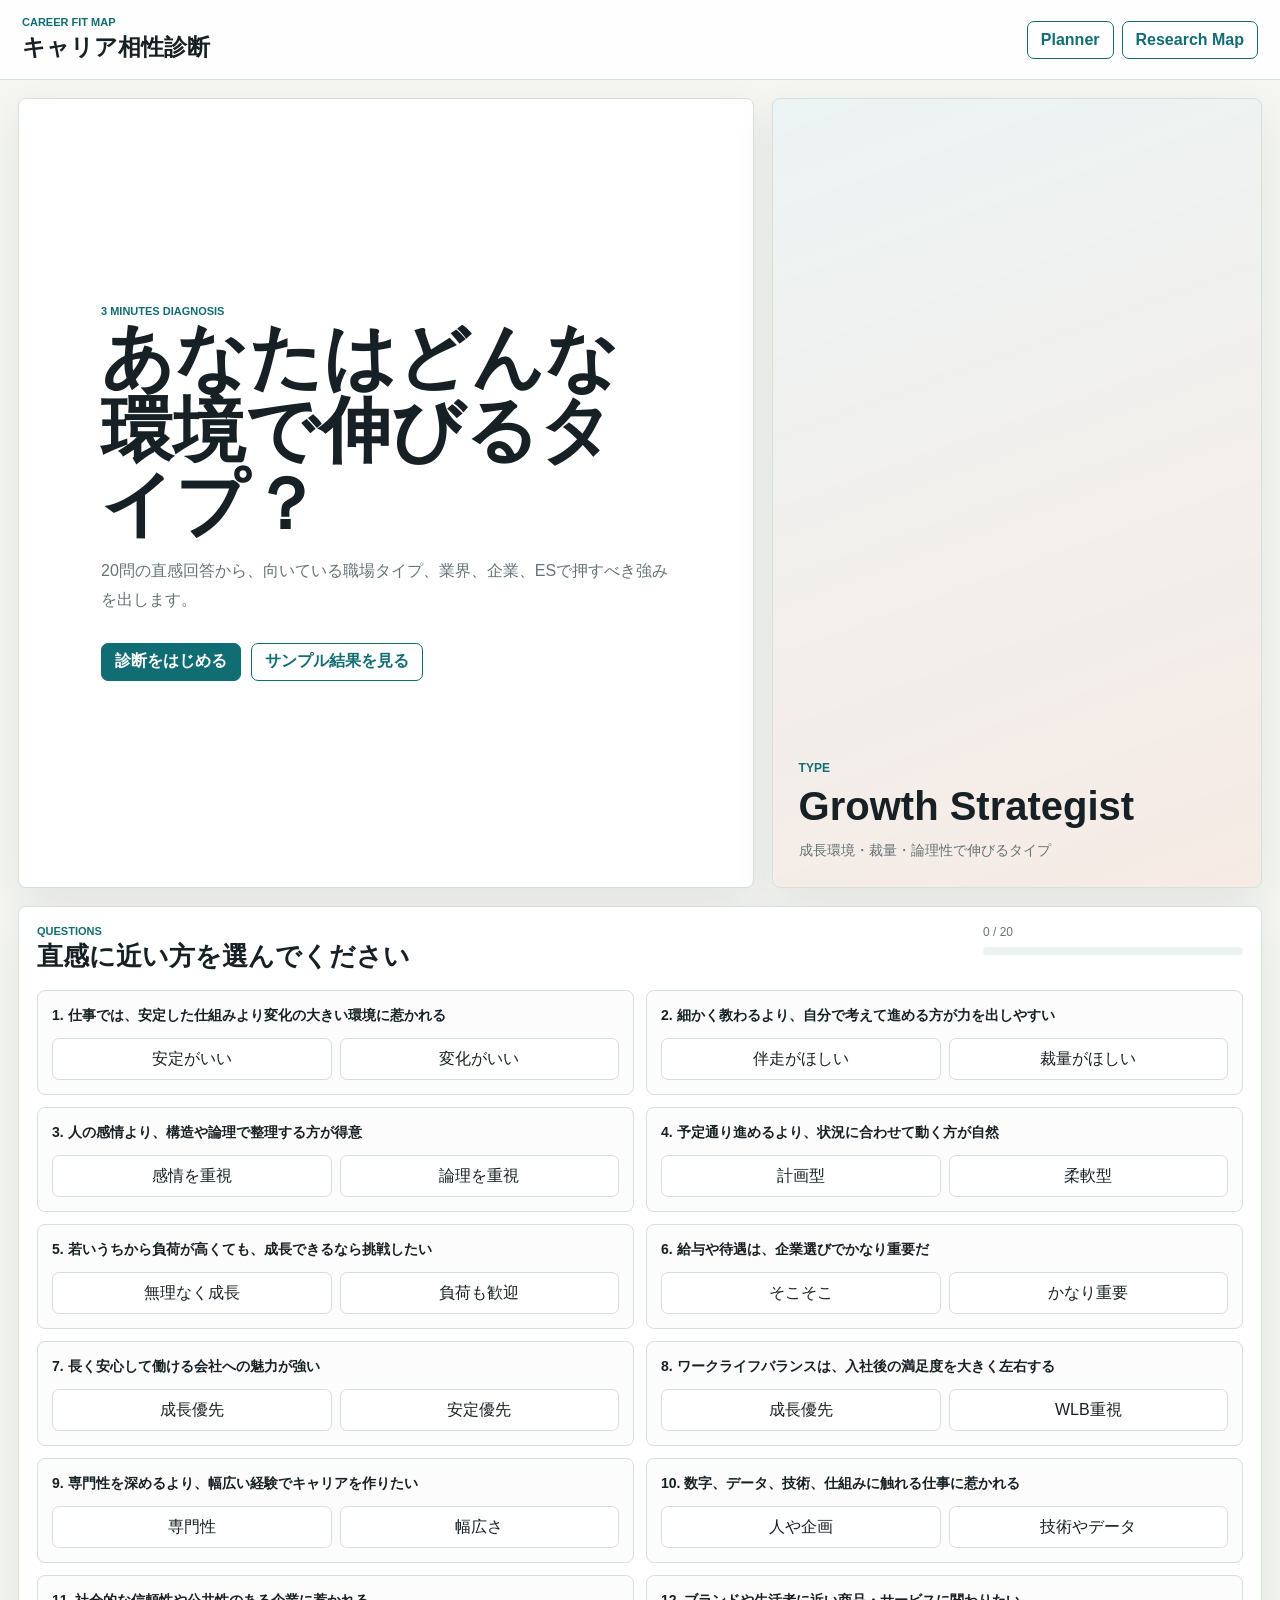
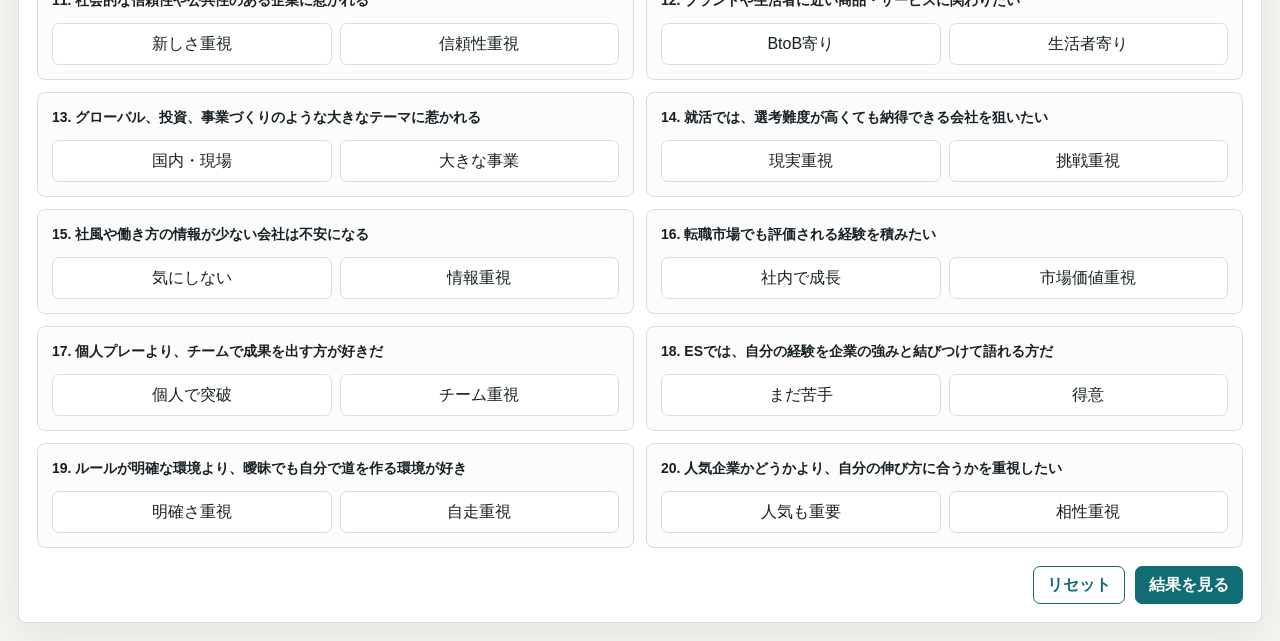
==== fit/index.html @ fe48b6e7 "Add career fit diagnosis" ====
<!doctype html>
<html lang="ja">
  <head>
    <meta charset="utf-8">
    <meta name="viewport" content="width=device-width, initial-scale=1">
    <title>キャリア相性診断</title>
    <link rel="stylesheet" href="./styles.css?v=20260514-1">
  </head>
  <body>
    <header class="site-header">
      <div>
        <p class="eyebrow">Career Fit Map</p>
        <h1>キャリア相性診断</h1>
      </div>
      <nav>
        <a href="../planner/">Planner</a>
        <a href="../visualizer/">Research Map</a>
      </nav>
    </header>

    <main>
      <section class="hero">
        <div class="hero-copy">
          <p class="eyebrow">3 minutes diagnosis</p>
          <h2>あなたはどんな環境で伸びるタイプ？</h2>
          <p>20問の直感回答から、向いている職場タイプ、業界、企業、ESで押すべき強みを出します。</p>
          <div class="hero-actions">
            <button id="startDiagnosis" type="button">診断をはじめる</button>
            <button id="showSample" class="secondary" type="button">サンプル結果を見る</button>
          </div>
        </div>
        <div class="result-preview" aria-label="診断結果プレビュー">
          <span>TYPE</span>
          <strong>Growth Strategist</strong>
          <small>成長環境・裁量・論理性で伸びるタイプ</small>
        </div>
      </section>

      <section id="diagnosisPanel" class="diagnosis-panel">
        <div class="panel-head">
          <div>
            <p class="eyebrow">Questions</p>
            <h2>直感に近い方を選んでください</h2>
          </div>
          <div class="progress"><span id="progressText">0 / 20</span><i id="progressBar"></i></div>
        </div>
        <div id="questionList" class="question-list"></div>
        <div class="diagnosis-actions">
          <button id="resetAnswers" class="secondary" type="button">リセット</button>
          <button id="calculateResult" type="button">結果を見る</button>
        </div>
      </section>

      <section id="resultPanel" class="result-panel" hidden>
        <article class="result-card">
          <div>
            <p class="eyebrow">Your Career Fit</p>
            <h2 id="typeName">-</h2>
            <p id="typeLead">-</p>
          </div>
          <div class="type-score">
            <strong id="fitScore">0</strong>
            <span>fit score</span>
          </div>
        </article>

        <section class="insight-grid">
          <article>
            <h3>伸びる環境</h3>
            <ul id="fitEnvironment"></ul>
          </article>
          <article>
            <h3>避けたい環境</h3>
            <ul id="riskEnvironment"></ul>
          </article>
          <article>
            <h3>ES・面接で押す強み</h3>
            <ul id="esStrengths"></ul>
          </article>
        </section>

        <section class="industry-section">
          <div class="section-head">
            <div>
              <p class="eyebrow">Industry Fit</p>
              <h2>相性が良い業界</h2>
            </div>
          </div>
          <div id="industryFitList" class="industry-fit-list"></div>
        </section>

        <section class="company-section">
          <div class="section-head">
            <div>
              <p class="eyebrow">Recommended Companies</p>
              <h2>相性が良い企業TOP10</h2>
            </div>
            <button id="saveToPlanner" type="button">Plannerに保存</button>
          </div>
          <div id="companyList" class="company-list"></div>
        </section>

        <section class="share-section">
          <div class="share-card" id="shareCard">
            <p>Career Fit Map</p>
            <h2 id="shareType">-</h2>
            <span id="shareSummary">-</span>
          </div>
          <div class="share-actions">
            <button id="copyResult" type="button">結果テキストをコピー</button>
            <a href="../planner/">応募プランナーで管理する</a>
          </div>
        </section>
      </section>
    </main>

    <div id="toast" class="toast" hidden></div>
    <script src="./app.js?v=20260514-1"></script>
  </body>
</html>
---- fit/styles.css ----
:root {
  color-scheme: light;
  --bg: #f5f6f2;
  --surface: #ffffff;
  --soft: #edf3f1;
  --ink: #172024;
  --muted: #657376;
  --line: #d7dfdc;
  --accent: #116d74;
  --accent-dark: #0d4f55;
  --warm: #bd6435;
  --green: #237a4f;
  --shadow: 0 16px 42px rgba(28, 42, 45, 0.08);
}

* {
  box-sizing: border-box;
}

[hidden] {
  display: none !important;
}

body {
  margin: 0;
  background: var(--bg);
  color: var(--ink);
  font-family: Inter, "Helvetica Neue", Arial, "Hiragino Kaku Gothic ProN", Meiryo, sans-serif;
  letter-spacing: 0;
}

button,
a {
  -webkit-tap-highlight-color: transparent;
}

button {
  cursor: pointer;
  font: inherit;
}

.site-header {
  position: sticky;
  top: 0;
  z-index: 10;
  display: flex;
  justify-content: space-between;
  gap: 16px;
  align-items: center;
  padding: 16px 22px;
  border-bottom: 1px solid var(--line);
  background: rgba(255, 255, 255, 0.88);
  backdrop-filter: blur(14px);
}

.eyebrow {
  margin: 0 0 4px;
  color: var(--accent);
  font-size: 11px;
  font-weight: 900;
  text-transform: uppercase;
}

h1,
h2,
h3,
p {
  margin: 0;
}

h1 {
  font-size: 23px;
}

nav {
  display: flex;
  gap: 8px;
}

nav a,
.hero-actions button,
.diagnosis-actions button,
.section-head button,
.share-actions button,
.share-actions a {
  display: inline-flex;
  align-items: center;
  justify-content: center;
  min-height: 38px;
  padding: 0 13px;
  border: 1px solid var(--accent);
  border-radius: 7px;
  background: #fff;
  color: var(--accent);
  font-weight: 800;
  text-decoration: none;
}

.hero-actions button:not(.secondary),
.diagnosis-actions button:not(.secondary),
.section-head button,
.share-actions button {
  background: var(--accent);
  color: #fff;
}

main {
  display: grid;
  gap: 18px;
  padding: 18px;
}

.hero {
  min-height: calc(100vh - 110px);
  display: grid;
  grid-template-columns: minmax(0, 1.08fr) minmax(320px, 0.72fr);
  gap: 18px;
  align-items: stretch;
}

.hero-copy,
.result-preview,
.diagnosis-panel,
.result-card,
.insight-grid article,
.industry-section,
.company-section,
.share-section {
  border: 1px solid var(--line);
  border-radius: 8px;
  background: var(--surface);
  box-shadow: var(--shadow);
}

.hero-copy {
  display: flex;
  flex-direction: column;
  justify-content: center;
  padding: clamp(24px, 7vw, 82px);
}

.hero-copy h2 {
  max-width: 780px;
  font-size: clamp(38px, 7vw, 72px);
  line-height: 1.02;
}

.hero-copy p:not(.eyebrow) {
  max-width: 620px;
  margin-top: 16px;
  color: var(--muted);
  font-size: 16px;
  line-height: 1.8;
}

.hero-actions {
  display: flex;
  flex-wrap: wrap;
  gap: 10px;
  margin-top: 28px;
}

.result-preview {
  display: flex;
  flex-direction: column;
  justify-content: flex-end;
  min-height: 380px;
  padding: 26px;
  background:
    linear-gradient(160deg, rgba(17, 109, 116, 0.08), rgba(189, 100, 53, 0.13)),
    #fff;
}

.result-preview span {
  color: var(--accent);
  font-size: 12px;
  font-weight: 900;
}

.result-preview strong {
  display: block;
  margin-top: 10px;
  font-size: 40px;
  line-height: 1.05;
}

.result-preview small {
  max-width: 320px;
  margin-top: 12px;
  color: var(--muted);
  font-size: 14px;
  line-height: 1.6;
}

.diagnosis-panel,
.industry-section,
.company-section,
.share-section {
  padding: 18px;
}

.panel-head,
.section-head,
.result-card {
  display: flex;
  justify-content: space-between;
  gap: 16px;
  align-items: flex-start;
}

.panel-head h2,
.section-head h2,
.result-card h2 {
  font-size: 26px;
  line-height: 1.2;
}

.progress {
  width: min(260px, 35vw);
  color: var(--muted);
  font-size: 12px;
}

.progress i {
  display: block;
  height: 8px;
  margin-top: 8px;
  border-radius: 999px;
  background: linear-gradient(90deg, var(--accent) var(--value, 0%), var(--soft) var(--value, 0%));
}

.question-list {
  display: grid;
  grid-template-columns: repeat(2, minmax(0, 1fr));
  gap: 12px;
  margin-top: 18px;
}

.question-card {
  padding: 14px;
  border: 1px solid var(--line);
  border-radius: 8px;
  background: #fbfcfb;
}

.question-card strong {
  display: block;
  font-size: 14px;
  line-height: 1.5;
}

.choice-row {
  display: grid;
  grid-template-columns: 1fr 1fr;
  gap: 8px;
  margin-top: 12px;
}

.choice-row button {
  min-height: 42px;
  border: 1px solid var(--line);
  border-radius: 7px;
  background: #fff;
  color: var(--ink);
}

.choice-row button.is-selected {
  border-color: var(--accent);
  background: var(--accent);
  color: #fff;
  font-weight: 800;
}

.diagnosis-actions {
  display: flex;
  justify-content: flex-end;
  gap: 10px;
  margin-top: 18px;
}

.result-panel {
  display: grid;
  gap: 18px;
}

.result-card {
  padding: 22px;
  background:
    linear-gradient(145deg, rgba(17, 109, 116, 0.08), rgba(35, 122, 79, 0.08)),
    #fff;
}

.result-card p:not(.eyebrow) {
  max-width: 720px;
  margin-top: 8px;
  color: var(--muted);
  line-height: 1.7;
}

.type-score {
  min-width: 118px;
  text-align: right;
}

.type-score strong {
  display: block;
  font-size: 58px;
  line-height: 0.95;
}

.type-score span {
  color: var(--muted);
  font-size: 11px;
  text-transform: uppercase;
}

.insight-grid {
  display: grid;
  grid-template-columns: repeat(3, minmax(0, 1fr));
  gap: 12px;
}

.insight-grid article {
  padding: 16px;
}

.insight-grid h3 {
  font-size: 16px;
}

ul {
  display: grid;
  gap: 8px;
  margin: 12px 0 0;
  padding: 0;
  list-style: none;
}

li {
  padding: 10px;
  border: 1px solid var(--line);
  border-radius: 7px;
  background: #fbfcfb;
  color: var(--muted);
  line-height: 1.55;
}

.industry-fit-list {
  display: grid;
  grid-template-columns: repeat(5, minmax(0, 1fr));
  gap: 10px;
  margin-top: 14px;
}

.industry-item {
  padding: 12px;
  border: 1px solid var(--line);
  border-radius: 8px;
  background: #fbfcfb;
}

.industry-item strong,
.industry-item span {
  display: block;
}

.industry-item strong {
  min-height: 38px;
  font-size: 14px;
}

.industry-item span {
  margin-top: 8px;
  color: var(--accent);
  font-size: 22px;
  font-weight: 900;
}

.company-list {
  display: grid;
  grid-template-columns: repeat(2, minmax(0, 1fr));
  gap: 12px;
  margin-top: 14px;
}

.company-card {
  display: grid;
  gap: 12px;
  padding: 14px;
  border: 1px solid var(--line);
  border-radius: 8px;
  background: #fbfcfb;
}

.company-card header {
  display: flex;
  justify-content: space-between;
  gap: 12px;
}

.company-card h3 {
  font-size: 18px;
}

.company-card p {
  color: var(--muted);
  font-size: 12px;
  line-height: 1.5;
}

.company-score {
  text-align: right;
  color: var(--accent);
  font-size: 26px;
  font-weight: 900;
}

.metric-row {
  display: grid;
  grid-template-columns: repeat(4, minmax(0, 1fr));
  gap: 6px;
}

.metric-row div {
  padding: 8px;
  border: 1px solid var(--line);
  border-radius: 7px;
  background: #fff;
}

.metric-row strong,
.metric-row span {
  display: block;
}

.metric-row strong {
  font-size: 15px;
}

.metric-row span {
  color: var(--muted);
  font-size: 10px;
}

.company-actions {
  display: flex;
  flex-wrap: wrap;
  gap: 8px;
}

.company-actions a,
.company-actions button {
  min-height: 32px;
  padding: 0 10px;
  border: 1px solid var(--line);
  border-radius: 7px;
  background: #fff;
  color: var(--ink);
  font-size: 12px;
  font-weight: 800;
  text-decoration: none;
}

.company-actions button {
  border-color: var(--accent);
  background: var(--accent);
  color: #fff;
}

.share-section {
  display: grid;
  grid-template-columns: minmax(0, 1fr) 280px;
  gap: 14px;
}

.share-card {
  min-height: 190px;
  display: flex;
  flex-direction: column;
  justify-content: flex-end;
  padding: 20px;
  border-radius: 8px;
  background: linear-gradient(145deg, #0f6269, #b95f32);
  color: #fff;
}

.share-card p {
  font-size: 12px;
  font-weight: 900;
  text-transform: uppercase;
}

.share-card h2 {
  margin-top: 8px;
  font-size: 34px;
  line-height: 1.08;
}

.share-card span {
  max-width: 620px;
  margin-top: 8px;
  line-height: 1.55;
}

.share-actions {
  display: grid;
  align-content: end;
  gap: 8px;
}

.toast {
  position: fixed;
  right: 16px;
  bottom: 16px;
  z-index: 20;
  max-width: min(360px, calc(100vw - 32px));
  padding: 12px 14px;
  border-radius: 8px;
  background: var(--accent-dark);
  color: #fff;
  box-shadow: 0 14px 32px rgba(0, 0, 0, 0.2);
}

@media (max-width: 1040px) {
  .hero,
  .insight-grid,
  .share-section {
    grid-template-columns: 1fr;
  }

  .industry-fit-list {
    grid-template-columns: repeat(2, minmax(0, 1fr));
  }
}

@media (max-width: 760px) {
  .site-header {
    display: grid;
    padding: 12px;
  }

  h1 {
    font-size: 19px;
  }

  nav {
    width: 100%;
  }

  nav a {
    flex: 1;
  }

  main {
    padding: 10px;
  }

  .hero {
    min-height: auto;
  }

  .hero-copy {
    padding: 22px;
  }

  .hero-copy h2 {
    font-size: 38px;
  }

  .result-preview {
    min-height: 260px;
  }

  .question-list,
  .company-list {
    grid-template-columns: 1fr;
  }

  .panel-head,
  .section-head,
  .result-card {
    display: grid;
  }

  .progress {
    width: 100%;
  }
}

@media (max-width: 480px) {
  .hero-copy h2 {
    font-size: 32px;
  }

  .industry-fit-list,
  .metric-row {
    grid-template-columns: 1fr;
  }

  .choice-row {
    grid-template-columns: 1fr;
  }
}
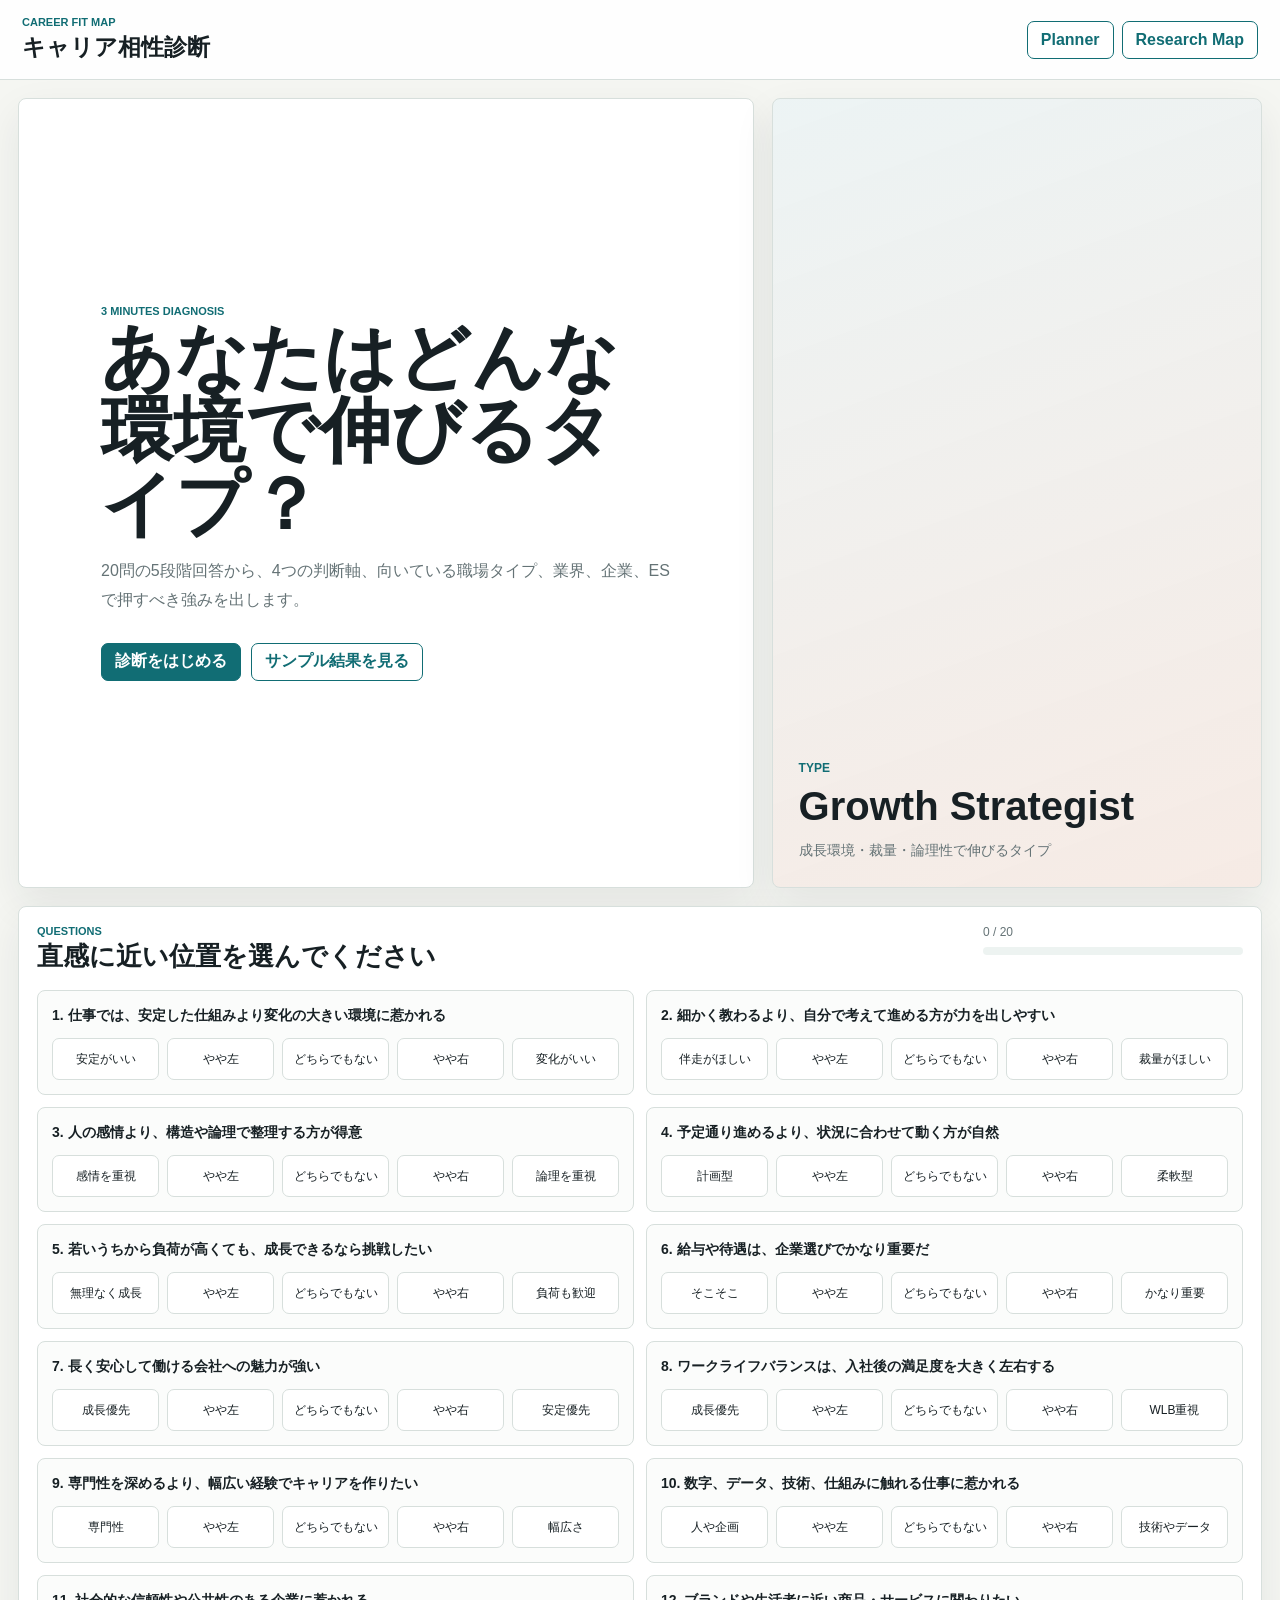
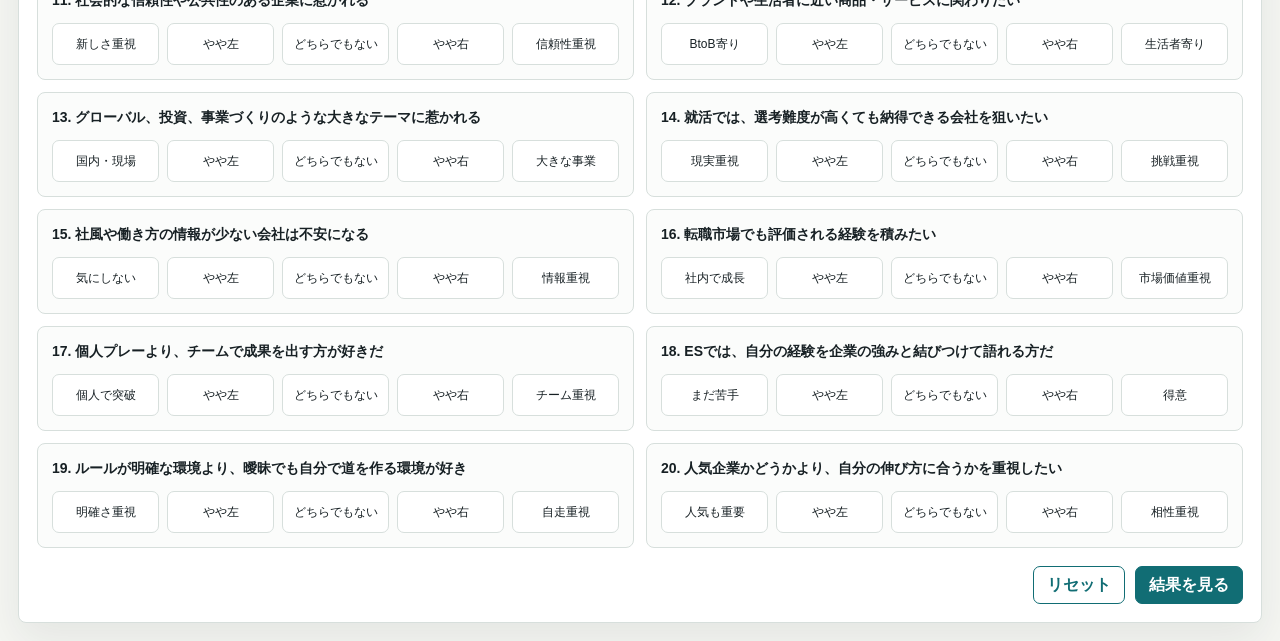
==== commit a71a1a12: "Add five point career fit diagnosis" ====
--- a/fit/index.html
+++ b/fit/index.html
@@ -23,7 +23,7 @@
         <div class="hero-copy">
           <p class="eyebrow">3 minutes diagnosis</p>
           <h2>あなたはどんな環境で伸びるタイプ？</h2>
-          <p>20問の直感回答から、向いている職場タイプ、業界、企業、ESで押すべき強みを出します。</p>
+          <p>20問の5段階回答から、4つの判断軸、向いている職場タイプ、業界、企業、ESで押すべき強みを出します。</p>
           <div class="hero-actions">
             <button id="startDiagnosis" type="button">診断をはじめる</button>
             <button id="showSample" class="secondary" type="button">サンプル結果を見る</button>
@@ -40,7 +40,7 @@
         <div class="panel-head">
           <div>
             <p class="eyebrow">Questions</p>
-            <h2>直感に近い方を選んでください</h2>
+            <h2>直感に近い位置を選んでください</h2>
           </div>
           <div class="progress"><span id="progressText">0 / 20</span><i id="progressBar"></i></div>
         </div>
@@ -56,6 +56,7 @@
           <div>
             <p class="eyebrow">Your Career Fit</p>
             <h2 id="typeName">-</h2>
+            <strong id="typeTagline" class="type-tagline">-</strong>
             <p id="typeLead">-</p>
           </div>
           <div class="type-score">
@@ -63,6 +64,22 @@
             <span>fit score</span>
           </div>
         </article>
+
+        <section class="growth-flow-section">
+          <div>
+            <p class="eyebrow">How You Grow</p>
+            <h2>あなたの伸び方</h2>
+          </div>
+          <div id="growthFlow" class="growth-flow"></div>
+        </section>
+
+        <section class="axis-section">
+          <div>
+            <p class="eyebrow">4 Axes</p>
+            <h2>あなたの判断軸</h2>
+          </div>
+          <div id="axisList" class="axis-list"></div>
+        </section>
 
         <section class="insight-grid">
           <article>
@@ -77,6 +94,16 @@
             <h3>ES・面接で押す強み</h3>
             <ul id="esStrengths"></ul>
           </article>
+          <article>
+            <h3>詰まりやすい場面</h3>
+            <ul id="stuckPoints"></ul>
+          </article>
+        </section>
+
+        <section class="script-section">
+          <p class="eyebrow">Interview Script</p>
+          <h2>そのまま使える自己PRの方向性</h2>
+          <p id="interviewScript">-</p>
         </section>
 
         <section class="industry-section">
--- a/fit/styles.css
+++ b/fit/styles.css
@@ -122,6 +122,9 @@
 .result-preview,
 .diagnosis-panel,
 .result-card,
+.growth-flow-section,
+.axis-section,
+.script-section,
 .insight-grid article,
 .industry-section,
 .company-section,
@@ -199,6 +202,11 @@
   padding: 18px;
 }
 
+.diagnosis-panel,
+.result-panel {
+  scroll-margin-top: 92px;
+}
+
 .panel-head,
 .section-head,
 .result-card {
@@ -251,7 +259,7 @@
 
 .choice-row {
   display: grid;
-  grid-template-columns: 1fr 1fr;
+  grid-template-columns: repeat(5, minmax(0, 1fr));
   gap: 8px;
   margin-top: 12px;
 }
@@ -262,6 +270,8 @@
   border-radius: 7px;
   background: #fff;
   color: var(--ink);
+  font-size: 12px;
+  line-height: 1.35;
 }
 
 .choice-row button.is-selected {
@@ -297,6 +307,15 @@
   line-height: 1.7;
 }
 
+.type-tagline {
+  display: block;
+  max-width: 760px;
+  margin-top: 10px;
+  color: var(--accent-dark);
+  font-size: clamp(20px, 3vw, 32px);
+  line-height: 1.25;
+}
+
 .type-score {
   min-width: 118px;
   text-align: right;
@@ -314,9 +333,99 @@
   text-transform: uppercase;
 }
 
+.growth-flow-section,
+.axis-section,
+.script-section {
+  padding: 18px;
+}
+
+.growth-flow-section h2,
+.axis-section h2,
+.script-section h2 {
+  font-size: 24px;
+  line-height: 1.25;
+}
+
+.axis-list {
+  display: grid;
+  gap: 14px;
+  margin-top: 14px;
+}
+
+.axis-item {
+  display: grid;
+  gap: 8px;
+}
+
+.axis-head {
+  display: flex;
+  justify-content: space-between;
+  gap: 12px;
+  font-size: 13px;
+}
+
+.axis-head strong {
+  font-size: 15px;
+}
+
+.axis-track {
+  position: relative;
+  height: 10px;
+  border-radius: 999px;
+  background: linear-gradient(90deg, #dfeceb, #f2eee8);
+}
+
+.axis-track i {
+  position: absolute;
+  top: 50%;
+  left: var(--value);
+  width: 18px;
+  height: 18px;
+  border: 3px solid #fff;
+  border-radius: 999px;
+  background: var(--accent);
+  box-shadow: 0 4px 10px rgba(15, 98, 105, 0.22);
+  transform: translate(-50%, -50%);
+}
+
+.growth-flow {
+  display: grid;
+  grid-template-columns: repeat(4, minmax(0, 1fr));
+  gap: 10px;
+  margin-top: 14px;
+}
+
+.growth-flow div {
+  min-height: 104px;
+  padding: 14px;
+  border: 1px solid var(--line);
+  border-radius: 8px;
+  background: #fbfcfb;
+}
+
+.growth-flow span {
+  display: inline-flex;
+  align-items: center;
+  justify-content: center;
+  width: 26px;
+  height: 26px;
+  border-radius: 999px;
+  background: var(--accent);
+  color: #fff;
+  font-size: 12px;
+  font-weight: 900;
+}
+
+.growth-flow strong {
+  display: block;
+  margin-top: 14px;
+  font-size: 18px;
+  line-height: 1.35;
+}
+
 .insight-grid {
   display: grid;
-  grid-template-columns: repeat(3, minmax(0, 1fr));
+  grid-template-columns: repeat(4, minmax(0, 1fr));
   gap: 12px;
 }
 
@@ -343,6 +452,17 @@
   background: #fbfcfb;
   color: var(--muted);
   line-height: 1.55;
+}
+
+.script-section p:not(.eyebrow) {
+  margin-top: 12px;
+  padding: 16px;
+  border-left: 4px solid var(--warm);
+  border-radius: 8px;
+  background: #fff8f3;
+  color: #593826;
+  font-size: 15px;
+  line-height: 1.8;
 }
 
 .industry-fit-list {
@@ -524,6 +644,12 @@
 @media (max-width: 1040px) {
   .hero,
   .insight-grid,
+  .growth-flow,
+  .share-section {
+    grid-template-columns: repeat(2, minmax(0, 1fr));
+  }
+
+  .hero,
   .share-section {
     grid-template-columns: 1fr;
   }
@@ -572,7 +698,9 @@
   }
 
   .question-list,
-  .company-list {
+  .company-list,
+  .insight-grid,
+  .growth-flow {
     grid-template-columns: 1fr;
   }
 
@@ -598,6 +726,12 @@
   }
 
   .choice-row {
-    grid-template-columns: 1fr;
-  }
-}
+    gap: 5px;
+  }
+
+  .choice-row button {
+    min-height: 48px;
+    padding: 6px 4px;
+    font-size: 10px;
+  }
+}
